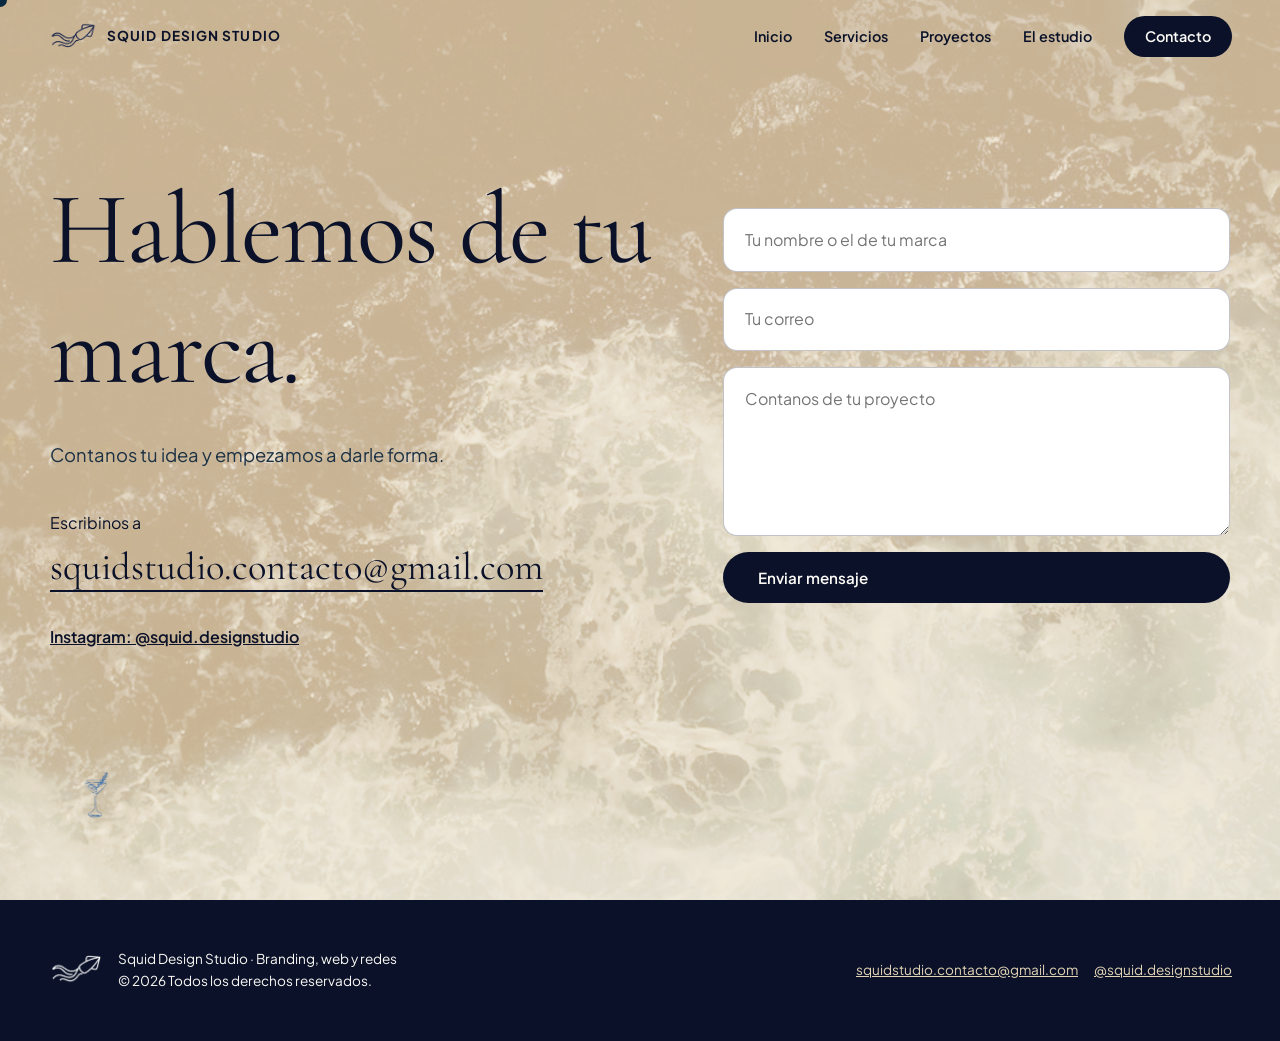
==== contacto.html @ d57c9c1b "Add files via upload" ====
<!DOCTYPE html>
<html lang="es"><head><meta charset="UTF-8"><meta name="viewport" content="width=device-width,initial-scale=1">
<title>Contacto — Squid Design Studio</title><meta name="description" content="Escribinos para empezar tu proyecto de branding, web o redes.">
<link rel="preconnect" href="https://fonts.googleapis.com"><link rel="preconnect" href="https://fonts.gstatic.com" crossorigin>
<link href="https://fonts.googleapis.com/css2?family=Cormorant+Garamond:ital,wght@0,400;0,600;1,400&family=Plus+Jakarta+Sans:wght@400;500;600;700&display=swap" rel="stylesheet">
<link rel="icon" href="assets/images/Logo%20negro.png"><link rel="stylesheet" href="styles.css"></head>
<body data-page="contacto">
<main>
<section class="pagehead sandbg" style="min-height:100vh">
 <span class="fl" data-s="30" style="top:22%;right:6%;width:110px"><img src="assets/images/caracol.png" alt=""></span>
 <span class="fl x" data-s="-30" style="bottom:8%;left:4%;width:90px"><img src="assets/images/copa2.png" alt=""></span>
 <div class="wrap split">
  <div><h1 data-split>Hablemos de tu marca.</h1><p class="lead" style="margin-top:1.5rem">Contanos tu idea y empezamos a darle forma.</p>
   <p style="margin-top:2.5rem">Escribinos a</p><a href="mailto:squidstudio.contacto@gmail.com" class="mail">squidstudio.contacto@gmail.com</a>
   <p style="margin-top:1.5rem"><a href="https://www.instagram.com/squid.designstudio/" target="_blank" rel="noopener" style="font-weight:600">Instagram: @squid.designstudio</a></p></div>
  <form name="contact" method="POST" data-netlify="true" class="cform rv"><input type="hidden" name="form-name" value="contact">
   <input type="text" name="name" placeholder="Tu nombre o el de tu marca" required><input type="email" name="email" placeholder="Tu correo" required>
   <textarea name="message" rows="5" placeholder="Contanos de tu proyecto" required></textarea><button class="btn" type="submit"><span>Enviar mensaje</span></button></form>
 </div>
</section>
</main>
<script src="script.js"></script></body></html>
---- styles.css ----
:root{--navy:#0A1128;--ocean:#1C3144;--blue:#0b3a6e;--sand:#E2D4B7;--cream:#FBF9F5;--ease:cubic-bezier(.16,1,.3,1);--serif:'Cormorant Garamond',Georgia,serif;--sans:'Plus Jakarta Sans',system-ui,sans-serif;--img:url('assets/images/')}
*{box-sizing:border-box;margin:0;padding:0}
html{scroll-behavior:smooth;background:var(--cream);color:var(--navy);font-family:var(--sans)}
body{overflow-x:hidden;line-height:1.65}
img{max-width:100%;display:block}
a{color:inherit}
:focus-visible{outline:2px solid var(--blue);outline-offset:3px}
body.has-cur,body.has-cur a,body.has-cur button{cursor:none}
.bar{position:fixed;top:0;left:0;height:3px;width:100%;background:var(--blue);transform:scaleX(0);transform-origin:0;z-index:300}
.pt{position:fixed;inset:0;background:var(--navy) url('assets/images/textura%20mar3%20OSCURO.png') center/cover;z-index:400;display:grid;place-items:center;pointer-events:none;animation:ptout .9s var(--ease) both}
.pt img{width:90px;animation:bob 1.6s ease-in-out infinite}
.pt.leave{animation:ptin .6s var(--ease) both;pointer-events:all}
@keyframes ptout{from{transform:none}to{transform:translateY(-101%)}}
@keyframes ptin{from{transform:translateY(101%)}to{transform:none}}
@keyframes bob{50%{transform:translateY(-10px) rotate(-4deg)}}
.cur{position:fixed;top:0;left:0;width:14px;height:14px;margin:-7px 0 0 -7px;border-radius:50%;background:var(--blue);mix-blend-mode:multiply;z-index:500;pointer-events:none;transition:width .3s var(--ease),height .3s var(--ease),margin .3s var(--ease),background .3s}
.cur.big{width:64px;height:64px;margin:-32px 0 0 -32px;background:var(--sand)}
.nav{position:fixed;top:0;left:0;width:100%;z-index:200;display:flex;justify-content:space-between;align-items:center;padding:1rem 3rem;transition:.4s var(--ease)}
.nav.solid{background:rgba(251,249,245,.92);backdrop-filter:blur(12px);padding:.6rem 3rem;box-shadow:0 1px 0 rgba(10,17,40,.08)}
.brand{display:flex;align-items:center;gap:.7rem;text-decoration:none;font-weight:700;letter-spacing:.08em;font-size:.85rem}
.brand img{height:34px;transition:transform .6s var(--ease)}
.brand:hover img{transform:rotate(-12deg) scale(1.12)}
.links{display:flex;gap:2rem;align-items:center}
.links a{text-decoration:none;font-size:.9rem;font-weight:600;position:relative;padding:.2rem 0}
.links a::after{content:"";position:absolute;left:0;bottom:0;height:2px;width:100%;background:var(--blue);transform:scaleX(0);transform-origin:right;transition:transform .5s var(--ease)}
.links a:hover::after,.links a.on::after{transform:scaleX(1);transform-origin:left}
.links .cta{background:var(--navy);color:var(--cream);padding:.55rem 1.3rem;border-radius:40px;transition:.4s var(--ease)}
.links .cta::after{display:none}
.links .cta:hover{background:var(--blue);transform:translateY(-2px)}
.burger{display:none;background:none;border:0;width:44px;height:44px;position:relative}
.burger i{position:absolute;left:10px;width:24px;height:2px;background:var(--navy);transition:.4s var(--ease)}
.burger i:first-child{top:16px}.burger i:last-child{top:26px}
.menu-open .burger i:first-child{transform:translateY(5px) rotate(45deg)}
.menu-open .burger i:last-child{transform:translateY(-5px) rotate(-45deg)}
section,.sec{padding:7rem 3rem;position:relative;overflow:hidden}
.wrap{max-width:1180px;margin:0 auto;position:relative;z-index:2}
h1,h2,h3{font-family:var(--serif);font-weight:400;line-height:1.05}
h1{font-size:clamp(3.2rem,8vw,7rem);letter-spacing:-.02em}
h2{font-size:clamp(2.4rem,5vw,4.2rem);margin-bottom:1.2rem}
h3{font-size:1.9rem}
.lead{font-size:1.15rem;max-width:560px;color:var(--ocean)}
.w{display:inline-block;overflow:hidden;vertical-align:top;padding-bottom:.12em}
.w>span{display:inline-block;transform:translateY(110%) rotate(4deg);animation:up 1s var(--ease) forwards;animation-delay:calc(var(--i)*70ms + .7s)}
@keyframes up{to{transform:none}}
.rv{opacity:0;transform:translateY(40px) scale(.98);transition:opacity .9s var(--ease),transform .9s var(--ease);transition-delay:var(--d,0s)}
.rv.on{opacity:1;transform:none}
.btn{display:inline-flex;align-items:center;gap:.6rem;background:var(--navy);color:var(--cream);padding:1rem 2.2rem;border-radius:50px;text-decoration:none;font-weight:600;font-size:.95rem;border:0;position:relative;overflow:hidden;transition:.4s var(--ease);font-family:inherit}
.btn::before{content:"";position:absolute;inset:0;background:var(--sand);transform:translateY(101%);transition:transform .5s var(--ease);z-index:0}
.btn:hover::before{transform:none}
.btn:hover{color:var(--navy);transform:translateY(-3px)}
.btn span{position:relative;z-index:1}
.btn.ghost{background:none;color:var(--navy);box-shadow:inset 0 0 0 1.5px var(--navy)}
.row{display:flex;gap:1rem;flex-wrap:wrap;margin-top:2rem}
.fl{position:absolute;z-index:1;pointer-events:none;transition:transform .5s ease-out;will-change:transform}
.fl img{animation:fl 7s ease-in-out infinite;animation-delay:var(--fd,0s)}
@keyframes fl{50%{transform:translateY(-18px) rotate(6deg)}}
.hero{min-height:100vh;display:flex;align-items:center;padding-top:8rem;background:radial-gradient(circle at 80% 30%,rgba(226,212,183,.55),transparent 55%)}
.hero .lead{margin-top:1.8rem;opacity:0;animation:fade 1s 1.8s forwards}
.hero .row{opacity:0;animation:fade 1s 2s forwards}
@keyframes fade{to{opacity:1}}
.logo-big{position:absolute;right:6%;top:50%;width:min(36vw,440px);margin-top:-12vw;z-index:1;animation:fl 9s ease-in-out infinite;opacity:.95}
.hero h1{max-width:760px}
.mq{background:var(--navy) url('assets/images/textura%20mar3%20OSCURO.png') center/cover;color:var(--sand);padding:1.4rem 0;overflow:hidden;white-space:nowrap;transform:rotate(-1.5deg);margin:-1rem -2rem;position:relative;z-index:5}
.mq div{display:inline-flex;gap:3rem;align-items:center;animation:mq 30s linear infinite;font-family:var(--serif);font-size:2.2rem;font-style:italic}
.mq:hover div{animation-play-state:paused}
.mq img{height:42px;filter:brightness(0) invert(.85) sepia(.4)}
@keyframes mq{to{transform:translateX(-50%)}}
.stripe{height:90px;background:url('assets/images/textura%20a%20rayas.png') center/cover;opacity:.9}
.dark{background:var(--navy) url('assets/images/textura%20mar3%20OSCURO.png') center/cover;color:var(--cream)}
.dark h2{color:var(--sand)}.dark .lead{color:var(--cream);opacity:.85}
.sandbg{background:var(--sand) url('assets/images/textura%20mar2.png') center/cover;background-blend-mode:soft-light}
.grid{display:grid;gap:1.8rem;grid-template-columns:repeat(auto-fit,minmax(260px,1fr));margin-top:3rem}
.card{background:#fff;padding:2.4rem 2rem;border-radius:200px 200px 14px 14px;text-decoration:none;display:block;transition:transform .5s var(--ease),box-shadow .5s;transform-style:preserve-3d;position:relative}
.card:hover{box-shadow:0 30px 50px -20px rgba(10,17,40,.3)}
.card img{height:90px;margin:1rem auto 1.4rem;transition:transform .6s var(--ease)}
.card:hover img{transform:scale(1.2) rotate(-8deg)}
.card h3{text-align:center;margin-bottom:.6rem}.card p{text-align:center;font-size:.92rem;color:var(--ocean)}
.pj{display:grid;grid-template-columns:1.1fr 1fr;gap:3rem;align-items:center;margin-bottom:6rem}
.pj:nth-child(even){direction:rtl}.pj:nth-child(even)>*{direction:ltr}
.shot{aspect-ratio:4/3;border-radius:14px 14px 220px 14px;background:var(--bg,var(--blue)) center/cover;position:relative;overflow:hidden;display:grid;place-items:center;text-decoration:none;box-shadow:0 30px 60px -30px rgba(10,17,40,.5);transition:border-radius .8s var(--ease),transform .6s var(--ease)}
.shot:hover{border-radius:220px 14px 14px 14px;transform:scale(1.02)}
.shot img{width:42%;transition:transform .8s var(--ease);filter:drop-shadow(0 12px 18px rgba(0,0,0,.25))}
.shot:hover img{transform:scale(1.15) rotate(8deg)}
.shot em{position:absolute;bottom:1.2rem;left:1.5rem;font-family:var(--serif);font-size:1.5rem;color:#fff}
.tags{display:flex;gap:.5rem;flex-wrap:wrap;margin:1rem 0 1.4rem}
.tags b{font-size:.78rem;font-weight:600;padding:.25rem .8rem;border-radius:20px;box-shadow:inset 0 0 0 1px var(--navy)}
.pj p{max-width:480px;color:var(--ocean)}
.mini{display:grid;grid-template-columns:repeat(auto-fit,minmax(260px,1fr));gap:1.8rem;margin-top:2rem}
.mini .shot{aspect-ratio:16/11;border-radius:14px 14px 100px 14px}
.mini h3{margin:1.2rem 0 .4rem}.mini p{font-size:.92rem;color:var(--ocean)}
.acc{border-top:1.5px solid var(--navy);margin-top:3rem}
.acc-i{border-bottom:1px solid rgba(10,17,40,.2)}
.acc-h{width:100%;display:flex;align-items:center;gap:1.5rem;padding:2rem .5rem;background:none;border:0;text-align:left;font-family:var(--serif);font-size:clamp(1.6rem,3.5vw,2.6rem);color:var(--navy);transition:padding .5s var(--ease)}
.acc-h:hover{padding-left:1.5rem}
.acc-h img{height:46px}.acc-h span{flex:1}.acc-h i{font-style:normal;font-size:2rem;transition:transform .4s var(--ease)}
.acc-i.on .acc-h i{transform:rotate(135deg)}
.acc-b{max-height:0;overflow:hidden;transition:max-height .6s var(--ease)}
.acc-b>div{padding:0 .5rem 2.5rem 5rem}
.acc-b ul{list-style:none;display:grid;grid-template-columns:repeat(auto-fit,minmax(240px,1fr));gap:.6rem;margin-top:1.2rem;font-weight:600;font-size:.92rem}
.acc-b li::before{content:"~ ";color:var(--blue)}
.steps{display:grid;grid-template-columns:repeat(auto-fit,minmax(230px,1fr));gap:1.5rem;margin-top:3rem;counter-reset:s}
.step{background:rgba(255,255,255,.7);padding:2rem;border-top:3px solid var(--navy);counter-increment:s}
.step::before{content:counter(s);font-family:var(--serif);font-size:3.4rem;color:var(--blue);display:block;line-height:1}
.step h3{font-size:1.5rem;margin:.6rem 0}.step p{font-size:.92rem}
.pagehead{padding-top:11rem;padding-bottom:4rem}
.cform{display:grid;gap:1rem;margin-top:2rem}
.cform input,.cform textarea{width:100%;padding:1.1rem 1.3rem;border:1.5px solid rgba(10,17,40,.25);border-radius:14px;background:#fff;font:inherit;transition:.3s}
.cform input:focus,.cform textarea:focus{outline:0;border-color:var(--blue);box-shadow:0 0 0 4px rgba(11,58,110,.12);transform:translateY(-2px)}
.split{display:grid;grid-template-columns:1.2fr 1fr;gap:4rem;align-items:start}
.mail{font-family:var(--serif);font-size:clamp(1.6rem,3vw,2.4rem);text-decoration:none;border-bottom:2px solid var(--navy);word-break:break-all}
.foot{background:var(--navy);color:var(--cream);padding:3rem;display:flex;justify-content:space-between;align-items:center;flex-wrap:wrap;gap:1.5rem;font-size:.85rem}
.foot img{height:38px}.foot div{display:flex;align-items:center;gap:1rem}.foot a{color:var(--sand)}
@media(max-width:820px){
.nav,.nav.solid{padding:.7rem 1.2rem}
.burger{display:block}
.links{position:fixed;inset:0;background:var(--navy);flex-direction:column;justify-content:center;gap:1.6rem;transform:translateX(100%);transition:transform .6s var(--ease)}
.links a{color:var(--cream);font-family:var(--serif);font-size:2.4rem;font-weight:400}
.links .cta{background:var(--sand);color:var(--navy);font-size:1.6rem}
.menu-open .links{transform:none}.menu-open .burger{z-index:2}.menu-open .burger i{background:var(--cream)}
section,.sec{padding:4.5rem 1.4rem}
.hero{padding-top:7rem}
.logo-big{width:46vw;right:-6%;top:12%;margin:0;opacity:.18}
.pj,.split{grid-template-columns:1fr;gap:1.8rem}.pj:nth-child(even){direction:ltr}
.pj{margin-bottom:4rem}
.acc-b>div{padding-left:.5rem}.acc-h{gap:.8rem;padding:1.4rem 0}.acc-h img{height:34px}
.fl.x{display:none}.fl{opacity:.5}
.mq div{font-size:1.5rem}.mq img{height:30px}
.foot{padding:2rem 1.4rem}
}
@media(prefers-reduced-motion:reduce){*,*::before,*::after{animation-duration:.01s!important;animation-delay:0s!important;transition-duration:.01s!important}.rv{opacity:1;transform:none}}
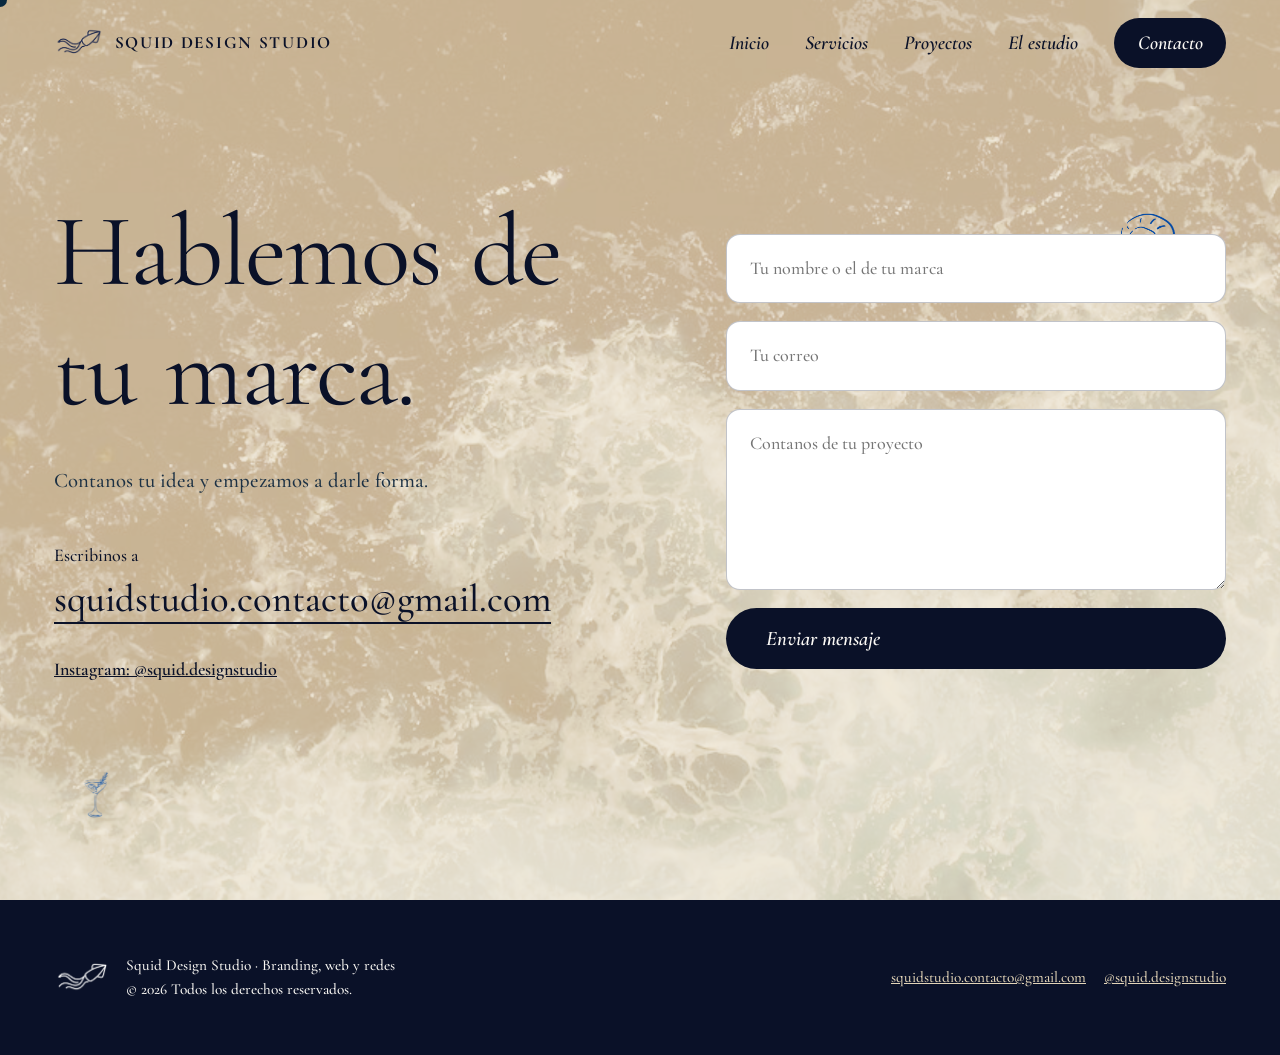
==== commit ed6e0d76: "Add files via upload" ====
--- a/contacto.html
+++ b/contacto.html
@@ -2,7 +2,7 @@
 <html lang="es"><head><meta charset="UTF-8"><meta name="viewport" content="width=device-width,initial-scale=1">
 <title>Contacto — Squid Design Studio</title><meta name="description" content="Escribinos para empezar tu proyecto de branding, web o redes.">
 <link rel="preconnect" href="https://fonts.googleapis.com"><link rel="preconnect" href="https://fonts.gstatic.com" crossorigin>
-<link href="https://fonts.googleapis.com/css2?family=Cormorant+Garamond:ital,wght@0,400;0,600;1,400&family=Plus+Jakarta+Sans:wght@400;500;600;700&display=swap" rel="stylesheet">
+<link href="https://fonts.googleapis.com/css2?family=Cormorant+Garamond:ital,wght@0,400;0,500;0,600;0,700;1,400;1,500;1,600&display=swap" rel="stylesheet">
 <link rel="icon" href="assets/images/Logo%20negro.png"><link rel="stylesheet" href="styles.css"></head>
 <body data-page="contacto">
 <main>
--- a/styles.css
+++ b/styles.css
@@ -1,15 +1,15 @@
-:root{--navy:#0A1128;--ocean:#1C3144;--blue:#0b3a6e;--sand:#E2D4B7;--cream:#FBF9F5;--ease:cubic-bezier(.16,1,.3,1);--serif:'Cormorant Garamond',Georgia,serif;--sans:'Plus Jakarta Sans',system-ui,sans-serif;--img:url('assets/images/')}
+:root{--navy:#0A1128;--ocean:#1C3144;--blue:#0b3a6e;--sand:#E2D4B7;--cream:#FBF9F5;--ease:cubic-bezier(.16,1,.3,1);--serif:'Cormorant Garamond',Georgia,serif;--sans:'Cormorant Garamond',Georgia,'Times New Roman',serif;--img:url('assets/images/')}
 *{box-sizing:border-box;margin:0;padding:0}
-html{scroll-behavior:smooth;background:var(--cream);color:var(--navy);font-family:var(--sans)}
-body{overflow-x:hidden;line-height:1.65}
+html{font-size:18px;scroll-behavior:smooth;background:var(--cream);color:var(--navy);font-family:var(--sans)}
+body{overflow-x:hidden;line-height:1.55;font-weight:500}
 img{max-width:100%;display:block}
 a{color:inherit}
 :focus-visible{outline:2px solid var(--blue);outline-offset:3px}
 body.has-cur,body.has-cur a,body.has-cur button{cursor:none}
 .bar{position:fixed;top:0;left:0;height:3px;width:100%;background:var(--blue);transform:scaleX(0);transform-origin:0;z-index:300}
-.pt{position:fixed;inset:0;background:var(--navy) url('assets/images/textura%20mar3%20OSCURO.png') center/cover;z-index:400;display:grid;place-items:center;pointer-events:none;animation:ptout .9s var(--ease) both}
+.pt{position:fixed;inset:0;background:var(--navy) url('assets/images/textura%20mar3%20OSCURO.png') center/cover;z-index:400;display:grid;place-items:center;pointer-events:none;animation:ptout .5s var(--ease) both}
 .pt img{width:90px;animation:bob 1.6s ease-in-out infinite}
-.pt.leave{animation:ptin .6s var(--ease) both;pointer-events:all}
+.pt.leave{animation:ptin .35s var(--ease) both;pointer-events:all}
 @keyframes ptout{from{transform:none}to{transform:translateY(-101%)}}
 @keyframes ptin{from{transform:translateY(101%)}to{transform:none}}
 @keyframes bob{50%{transform:translateY(-10px) rotate(-4deg)}}
@@ -17,11 +17,11 @@
 .cur.big{width:64px;height:64px;margin:-32px 0 0 -32px;background:var(--sand)}
 .nav{position:fixed;top:0;left:0;width:100%;z-index:200;display:flex;justify-content:space-between;align-items:center;padding:1rem 3rem;transition:.4s var(--ease)}
 .nav.solid{background:rgba(251,249,245,.92);backdrop-filter:blur(12px);padding:.6rem 3rem;box-shadow:0 1px 0 rgba(10,17,40,.08)}
-.brand{display:flex;align-items:center;gap:.7rem;text-decoration:none;font-weight:700;letter-spacing:.08em;font-size:.85rem}
+.brand{display:flex;align-items:center;gap:.7rem;text-decoration:none;font-weight:700;letter-spacing:.1em;font-size:.95rem}
 .brand img{height:34px;transition:transform .6s var(--ease)}
 .brand:hover img{transform:rotate(-12deg) scale(1.12)}
 .links{display:flex;gap:2rem;align-items:center}
-.links a{text-decoration:none;font-size:.9rem;font-weight:600;position:relative;padding:.2rem 0}
+.links a{text-decoration:none;font-size:1.1rem;font-style:italic;font-weight:600;position:relative;padding:.2rem 0}
 .links a::after{content:"";position:absolute;left:0;bottom:0;height:2px;width:100%;background:var(--blue);transform:scaleX(0);transform-origin:right;transition:transform .5s var(--ease)}
 .links a:hover::after,.links a.on::after{transform:scaleX(1);transform-origin:left}
 .links .cta{background:var(--navy);color:var(--cream);padding:.55rem 1.3rem;border-radius:40px;transition:.4s var(--ease)}
@@ -39,12 +39,12 @@
 h2{font-size:clamp(2.4rem,5vw,4.2rem);margin-bottom:1.2rem}
 h3{font-size:1.9rem}
 .lead{font-size:1.15rem;max-width:560px;color:var(--ocean)}
-.w{display:inline-block;overflow:hidden;vertical-align:top;padding-bottom:.12em}
-.w>span{display:inline-block;transform:translateY(110%) rotate(4deg);animation:up 1s var(--ease) forwards;animation-delay:calc(var(--i)*70ms + .7s)}
+.w{padding-right:.08em;display:inline-block;overflow:hidden;vertical-align:top;padding-bottom:.12em}
+.w>span{display:inline-block;transform:translateY(110%) rotate(4deg);animation:up 1s var(--ease) forwards;animation-delay:calc(var(--i)*70ms + .35s)}
 @keyframes up{to{transform:none}}
 .rv{opacity:0;transform:translateY(40px) scale(.98);transition:opacity .9s var(--ease),transform .9s var(--ease);transition-delay:var(--d,0s)}
 .rv.on{opacity:1;transform:none}
-.btn{display:inline-flex;align-items:center;gap:.6rem;background:var(--navy);color:var(--cream);padding:1rem 2.2rem;border-radius:50px;text-decoration:none;font-weight:600;font-size:.95rem;border:0;position:relative;overflow:hidden;transition:.4s var(--ease);font-family:inherit}
+.btn{display:inline-flex;align-items:center;gap:.6rem;background:var(--navy);color:var(--cream);padding:1rem 2.2rem;border-radius:50px;text-decoration:none;font-weight:600;font-style:italic;font-size:1.15rem;border:0;position:relative;overflow:hidden;transition:.4s var(--ease);font-family:inherit}
 .btn::before{content:"";position:absolute;inset:0;background:var(--sand);transform:translateY(101%);transition:transform .5s var(--ease);z-index:0}
 .btn:hover::before{transform:none}
 .btn:hover{color:var(--navy);transform:translateY(-3px)}
@@ -54,12 +54,7 @@
 .fl{position:absolute;z-index:1;pointer-events:none;transition:transform .5s ease-out;will-change:transform}
 .fl img{animation:fl 7s ease-in-out infinite;animation-delay:var(--fd,0s)}
 @keyframes fl{50%{transform:translateY(-18px) rotate(6deg)}}
-.hero{min-height:100vh;display:flex;align-items:center;padding-top:8rem;background:radial-gradient(circle at 80% 30%,rgba(226,212,183,.55),transparent 55%)}
-.hero .lead{margin-top:1.8rem;opacity:0;animation:fade 1s 1.8s forwards}
-.hero .row{opacity:0;animation:fade 1s 2s forwards}
 @keyframes fade{to{opacity:1}}
-.logo-big{position:absolute;right:6%;top:50%;width:min(36vw,440px);margin-top:-12vw;z-index:1;animation:fl 9s ease-in-out infinite;opacity:.95}
-.hero h1{max-width:760px}
 .mq{background:var(--navy) url('assets/images/textura%20mar3%20OSCURO.png') center/cover;color:var(--sand);padding:1.4rem 0;overflow:hidden;white-space:nowrap;transform:rotate(-1.5deg);margin:-1rem -2rem;position:relative;z-index:5}
 .mq div{display:inline-flex;gap:3rem;align-items:center;animation:mq 30s linear infinite;font-family:var(--serif);font-size:2.2rem;font-style:italic}
 .mq:hover div{animation-play-state:paused}
@@ -83,7 +78,7 @@
 .shot:hover img{transform:scale(1.15) rotate(8deg)}
 .shot em{position:absolute;bottom:1.2rem;left:1.5rem;font-family:var(--serif);font-size:1.5rem;color:#fff}
 .tags{display:flex;gap:.5rem;flex-wrap:wrap;margin:1rem 0 1.4rem}
-.tags b{font-size:.78rem;font-weight:600;padding:.25rem .8rem;border-radius:20px;box-shadow:inset 0 0 0 1px var(--navy)}
+.tags b{font-size:.95rem;font-style:italic;font-weight:600;padding:.25rem .8rem;border-radius:20px;box-shadow:inset 0 0 0 1px var(--navy)}
 .pj p{max-width:480px;color:var(--ocean)}
 .mini{display:grid;grid-template-columns:repeat(auto-fit,minmax(260px,1fr));gap:1.8rem;margin-top:2rem}
 .mini .shot{aspect-ratio:16/11;border-radius:14px 14px 100px 14px}
@@ -96,7 +91,7 @@
 .acc-i.on .acc-h i{transform:rotate(135deg)}
 .acc-b{max-height:0;overflow:hidden;transition:max-height .6s var(--ease)}
 .acc-b>div{padding:0 .5rem 2.5rem 5rem}
-.acc-b ul{list-style:none;display:grid;grid-template-columns:repeat(auto-fit,minmax(240px,1fr));gap:.6rem;margin-top:1.2rem;font-weight:600;font-size:.92rem}
+.acc-b ul{list-style:none;display:grid;grid-template-columns:repeat(auto-fit,minmax(240px,1fr));gap:.6rem;margin-top:1.2rem;font-weight:600;font-size:1.05rem}
 .acc-b li::before{content:"~ ";color:var(--blue)}
 .steps{display:grid;grid-template-columns:repeat(auto-fit,minmax(230px,1fr));gap:1.5rem;margin-top:3rem;counter-reset:s}
 .step{background:rgba(255,255,255,.7);padding:2rem;border-top:3px solid var(--navy);counter-increment:s}
@@ -118,8 +113,6 @@
 .links .cta{background:var(--sand);color:var(--navy);font-size:1.6rem}
 .menu-open .links{transform:none}.menu-open .burger{z-index:2}.menu-open .burger i{background:var(--cream)}
 section,.sec{padding:4.5rem 1.4rem}
-.hero{padding-top:7rem}
-.logo-big{width:46vw;right:-6%;top:12%;margin:0;opacity:.18}
 .pj,.split{grid-template-columns:1fr;gap:1.8rem}.pj:nth-child(even){direction:ltr}
 .pj{margin-bottom:4rem}
 .acc-b>div{padding-left:.5rem}.acc-h{gap:.8rem;padding:1.4rem 0}.acc-h img{height:34px}
@@ -128,3 +121,18 @@
 .foot{padding:2rem 1.4rem}
 }
 @media(prefers-reduced-motion:reduce){*,*::before,*::after{animation-duration:.01s!important;animation-delay:0s!important;transition-duration:.01s!important}.rv{opacity:1;transform:none}}
+
+.hero{min-height:100svh;display:grid;grid-template-rows:1fr auto;padding:6.5rem clamp(1.1rem,4vw,4rem) 0;background:radial-gradient(circle at 78% 35%,rgba(226,212,183,.6),transparent 55%);overflow:hidden}
+.hero h1{align-self:center;font-size:clamp(34px,10.5vw,176px);line-height:.95;letter-spacing:-.03em;position:relative;z-index:3}
+.hero .ln{display:block}
+.hero .ln.r{text-align:right;font-style:italic;color:var(--blue)}
+.logo-big{position:absolute;left:50%;top:50%;translate:-50% -55%;width:clamp(260px,50vw,760px);opacity:.1;z-index:1;animation:fl 9s ease-in-out infinite}
+.hero-b{display:flex;justify-content:space-between;align-items:flex-end;gap:2rem;padding:1rem 0 4rem;position:relative;z-index:3}
+.hero .lead{opacity:0;animation:fade 1s 1.1s forwards;font-size:clamp(1.15rem,1.7vw,1.5rem);max-width:520px}
+.hero .row{opacity:0;animation:fade 1s 1.3s forwards;margin-top:1.4rem}
+.seal{position:relative;width:clamp(110px,13vw,190px);aspect-ratio:1;flex:none;opacity:0;animation:fade 1s 1.4s forwards}
+.seal svg{width:100%;animation:spin 20s linear infinite}
+.seal text{font:italic 600 17px 'Cormorant Garamond',serif;fill:var(--navy)}
+.seal img{position:absolute;inset:0;margin:auto;width:36%}
+@keyframes spin{to{transform:rotate(360deg)}}
+@media(max-width:820px){.hero{padding-top:5.5rem}.hero-b{flex-direction:column-reverse;align-items:flex-start;padding-bottom:2.5rem}.seal{align-self:flex-end;width:100px}.logo-big{width:90vw;opacity:.08}}
